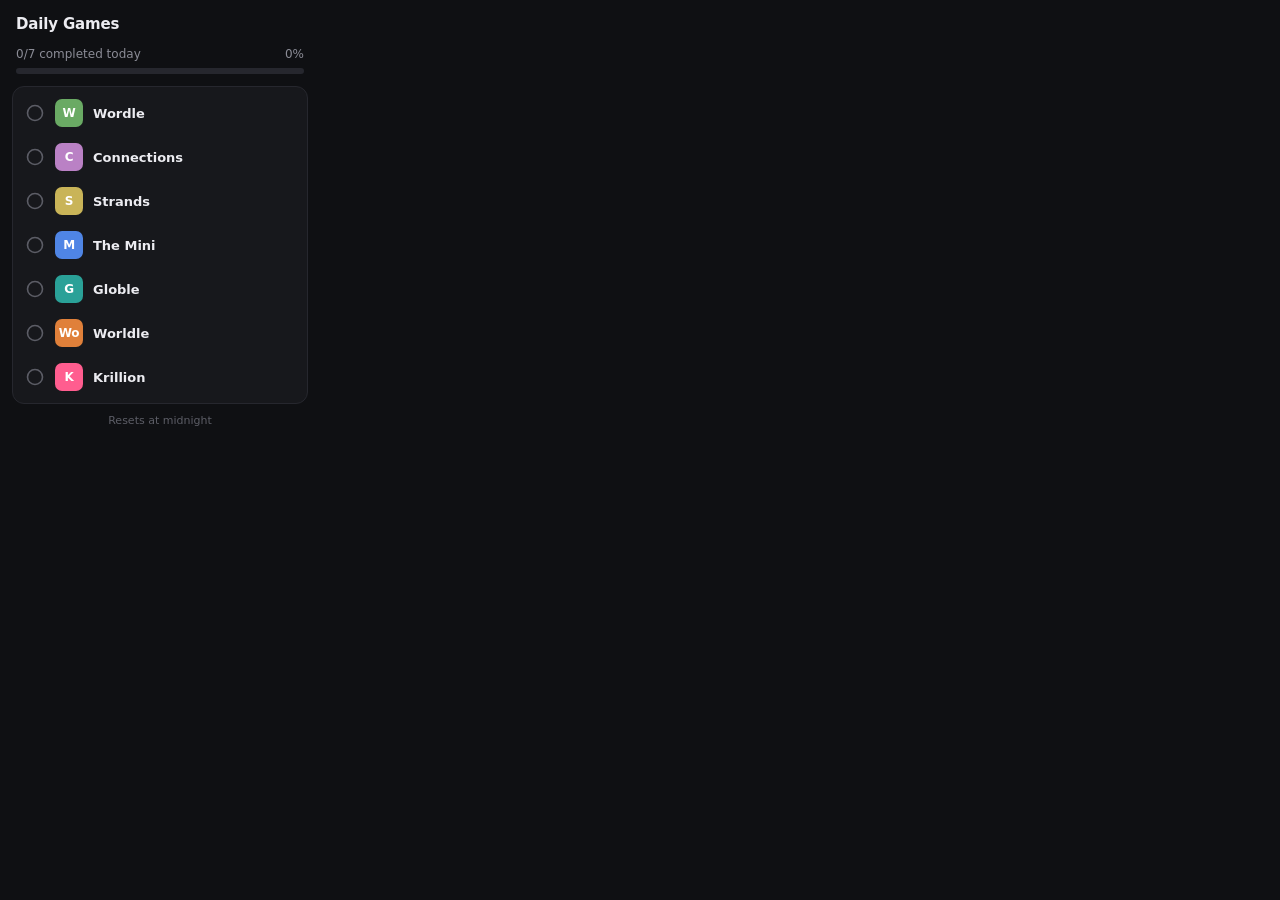
==== popup.html @ 1dfd14ce "Add Daily Games Tracker Chrome extension (MV3) Popup widget that tracks completion of Wordle, Connec" ====
<!doctype html>
<html lang="en">
<head>
  <meta charset="utf-8">
  <title>Daily Games</title>
  <link rel="stylesheet" href="popup.css">
</head>
<body>
  <main class="widget">
    <header class="head">
      <div class="title-row">
        <h1>Daily Games</h1>
        <time id="date" class="date"></time>
      </div>

      <div class="progress">
        <div class="progress-label">
          <span id="progress-text">0/7 completed today</span>
          <span id="progress-pct" class="pct">0%</span>
        </div>
        <div class="bar" role="progressbar" aria-labelledby="progress-text" aria-valuemin="0" aria-valuemax="6" aria-valuenow="0">
          <div id="bar-fill" class="bar-fill"></div>
        </div>
      </div>
    </header>

    <ul id="game-list" class="games"></ul>

    <footer class="foot">
      <span id="reset-countdown">Resets at midnight</span>
    </footer>
  </main>

  <template id="row-template">
    <li class="game">
      <button class="open" type="button">
        <span class="status" aria-hidden="true">
          <svg class="ring" viewBox="0 0 20 20"><circle cx="10" cy="10" r="7.5"/></svg>
          <svg class="check" viewBox="0 0 20 20"><circle cx="10" cy="10" r="9"/><path d="M6 10.4l2.6 2.6L14.2 7.4"/></svg>
        </span>
        <span class="glyph"></span>
        <span class="text">
          <span class="name"></span>
          <span class="sub"></span>
        </span>
        <svg class="arrow" viewBox="0 0 16 16" aria-hidden="true"><path d="M6 3.5h6.5V10M12.5 3.5L4 12"/></svg>
      </button>
      <button class="toggle" type="button"></button>
    </li>
  </template>

  <script type="module" src="popup.js"></script>
</body>
</html>
---- popup.css ----
:root {
  --bg: #0f1013;
  --surface: #17181c;
  --surface-hover: #1f2026;
  --border: #26272e;
  --text: #ececf1;
  --muted: #8b8c96;
  --faint: #5c5d66;
  --green: #22c55e;
  --green-soft: rgba(34, 197, 94, 0.14);
  --amber: #f59e0b;
  --radius: 12px;
  color-scheme: dark;
}

* { box-sizing: border-box; margin: 0; padding: 0; }

body {
  width: 320px;
  background: var(--bg);
  color: var(--text);
  font: 13px/1.35 system-ui, -apple-system, "Segoe UI", Roboto, sans-serif;
  -webkit-font-smoothing: antialiased;
  user-select: none;
}

.widget { padding: 14px 12px 10px; }

/* ---------- Header ---------- */
.head { padding: 0 4px 12px; }

.title-row {
  display: flex;
  align-items: baseline;
  justify-content: space-between;
  margin-bottom: 12px;
}

h1 { font-size: 15px; font-weight: 650; letter-spacing: -0.01em; }

.date { color: var(--muted); font-size: 12px; font-variant-numeric: tabular-nums; }

.progress-label {
  display: flex;
  justify-content: space-between;
  font-size: 12px;
  color: var(--muted);
  margin-bottom: 6px;
}
.progress-label #progress-text b { color: var(--text); font-weight: 600; }
.pct { font-variant-numeric: tabular-nums; }

.bar {
  height: 6px;
  border-radius: 999px;
  background: var(--border);
  overflow: hidden;
}
.bar-fill {
  height: 100%;
  width: 0;
  border-radius: inherit;
  background: linear-gradient(90deg, #16a34a, var(--green));
  transition: width 0.45s cubic-bezier(0.2, 0.8, 0.2, 1);
}
.widget.all-done .bar-fill { box-shadow: 0 0 10px rgba(34, 197, 94, 0.6); }

/* ---------- Game list ---------- */
.games {
  list-style: none;
  background: var(--surface);
  border: 1px solid var(--border);
  border-radius: var(--radius);
  padding: 4px;
}

.game { position: relative; display: flex; align-items: center; }

.open {
  flex: 1;
  display: flex;
  align-items: center;
  gap: 10px;
  padding: 8px 8px;
  border: 0;
  border-radius: 9px;
  background: transparent;
  color: inherit;
  font: inherit;
  text-align: left;
  cursor: pointer;
  transition: background 0.15s;
}
.open:hover, .open:focus-visible { background: var(--surface-hover); outline: none; }

/* Status icon */
.status { width: 20px; height: 20px; flex: none; position: relative; }
.status svg { position: absolute; inset: 0; width: 20px; height: 20px; transition: opacity 0.2s, transform 0.25s; }
.ring circle { fill: none; stroke: var(--faint); stroke-width: 1.6; }
.check circle { fill: var(--green); }
.check path { fill: none; stroke: #052e13; stroke-width: 2.2; stroke-linecap: round; stroke-linejoin: round; }
.check { opacity: 0; transform: scale(0.6); }

/* Game glyph tile */
.glyph {
  width: 28px; height: 28px; flex: none;
  display: grid; place-items: center;
  border-radius: 7px;
  font-weight: 700; font-size: 12px; letter-spacing: -0.02em;
  color: #fff;
  background: var(--tile, #444);
  transition: filter 0.2s, opacity 0.2s;
}

.text { flex: 1; min-width: 0; display: flex; flex-direction: column; }
.name { font-weight: 560; white-space: nowrap; overflow: hidden; text-overflow: ellipsis; }
.sub { font-size: 11.5px; color: var(--muted); }

.arrow {
  width: 14px; height: 14px; flex: none;
  fill: none; stroke: var(--muted); stroke-width: 1.6; stroke-linecap: round; stroke-linejoin: round;
  opacity: 0; transform: translate(-3px, 3px);
  transition: opacity 0.15s, transform 0.15s;
}
.open:hover .arrow, .open:focus-visible .arrow { opacity: 1; transform: none; }

/* Manual toggle: appears on hover */
.toggle {
  position: absolute;
  right: 30px;
  padding: 3px 7px;
  border: 1px solid var(--border);
  border-radius: 6px;
  background: var(--bg);
  color: var(--muted);
  font-family: inherit;
  font-size: 11px;
  font-weight: 500;
  line-height: 1.2;
  cursor: pointer;
  opacity: 0;
  pointer-events: none;
  transition: opacity 0.15s, color 0.15s, border-color 0.15s;
}
.game:hover .toggle, .toggle:focus-visible { opacity: 1; pointer-events: auto; }
.toggle:hover { color: var(--text); border-color: var(--faint); }

/* ---------- Completed state ---------- */
.game.done .ring { opacity: 0; transform: scale(1.3); }
.game.done .check { opacity: 1; transform: none; }
.game.done .name { color: var(--muted); }
.game.done .sub { color: var(--green); }
.game.done .sub.fail { color: var(--amber); }
.game.done .glyph { filter: grayscale(0.85); opacity: 0.5; }

/* ---------- Footer ---------- */
.foot {
  padding: 10px 4px 0;
  font-size: 11px;
  color: var(--faint);
  text-align: center;
  font-variant-numeric: tabular-nums;
}

@media (prefers-reduced-motion: reduce) {
  * { transition: none !important; }
}
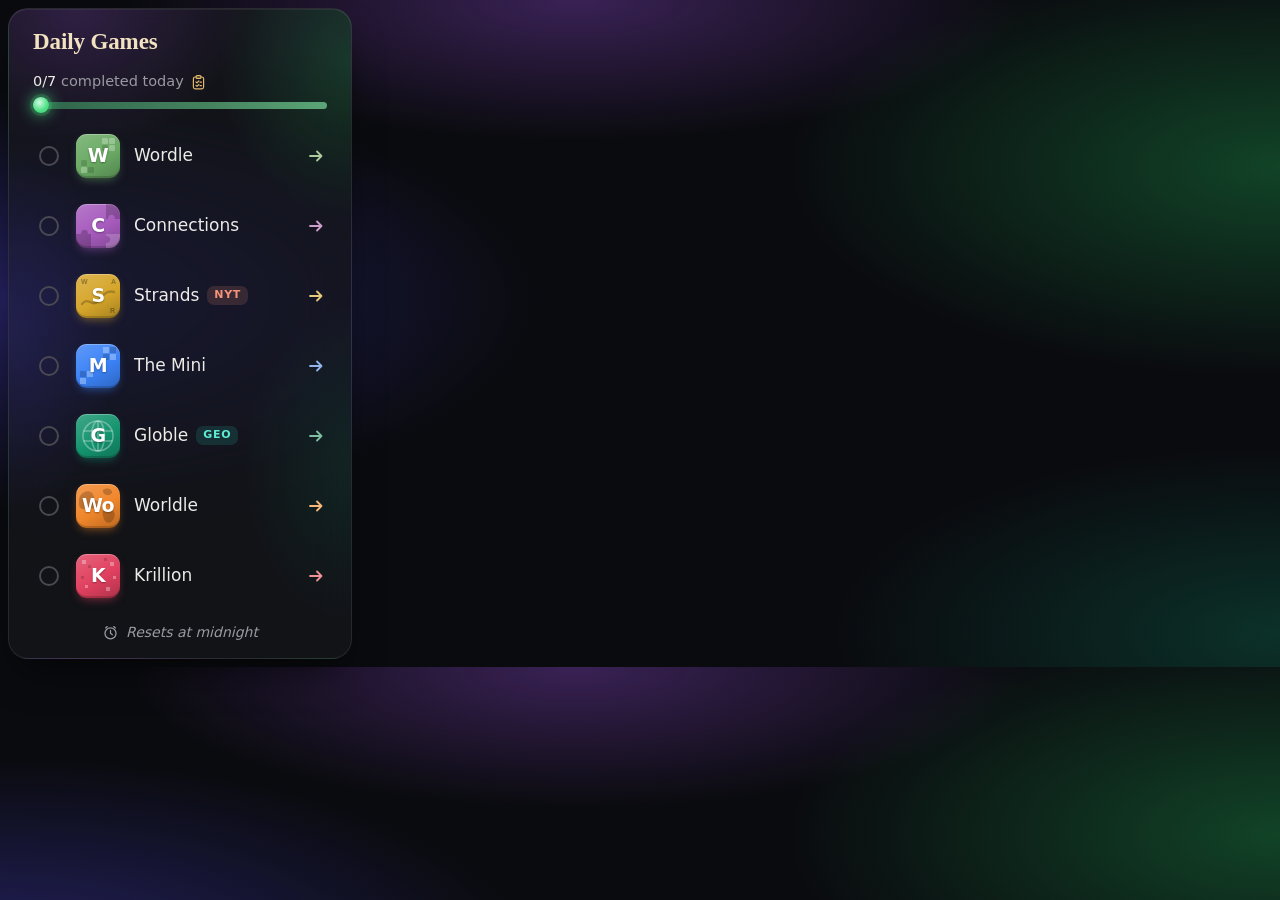
==== commit ba8dc17c: "Restyle popup: glass card, illustrated game tiles, tags, glowing progress Status circle now toggles " ====
--- a/popup.html
+++ b/popup.html
@@ -6,46 +6,53 @@
   <link rel="stylesheet" href="popup.css">
 </head>
 <body>
-  <main class="widget">
+  <main class="card">
     <header class="head">
       <div class="title-row">
         <h1>Daily Games</h1>
         <time id="date" class="date"></time>
       </div>
 
-      <div class="progress">
-        <div class="progress-label">
-          <span id="progress-text">0/7 completed today</span>
-          <span id="progress-pct" class="pct">0%</span>
-        </div>
-        <div class="bar" role="progressbar" aria-labelledby="progress-text" aria-valuemin="0" aria-valuemax="6" aria-valuenow="0">
-          <div id="bar-fill" class="bar-fill"></div>
-        </div>
+      <div class="progress-label">
+        <span id="progress-text"><b>0/7</b> completed today</span>
+        <svg class="clipboard" viewBox="0 0 20 20" aria-hidden="true">
+          <rect x="4" y="3.5" width="12" height="14" rx="2.2"/>
+          <rect x="7.2" y="2" width="5.6" height="3.2" rx="1.1" class="clip"/>
+          <path d="M7 9.2l1.2 1.2L10.4 8.2M11.8 9.5H13.5M7 13.4l1.2 1.2 2.2-2.2M11.8 13.7H13.5"/>
+        </svg>
+      </div>
+
+      <div class="bar" role="progressbar" aria-labelledby="progress-text" aria-valuemin="0" aria-valuemax="7" aria-valuenow="0">
+        <div id="bar-fill" class="bar-fill"></div>
+        <div id="bar-knob" class="bar-knob"></div>
       </div>
     </header>
 
     <ul id="game-list" class="games"></ul>
 
     <footer class="foot">
+      <svg class="clock" viewBox="0 0 20 20" aria-hidden="true">
+        <circle cx="10" cy="11" r="6.5"/>
+        <path d="M10 7.6V11l2.2 1.6M4.2 4.6l2-1.6M15.8 4.6l-2-1.6"/>
+      </svg>
       <span id="reset-countdown">Resets at midnight</span>
     </footer>
   </main>
 
   <template id="row-template">
     <li class="game">
+      <button class="status" type="button">
+        <span class="ring"></span>
+        <svg class="check" viewBox="0 0 20 20" aria-hidden="true"><circle cx="10" cy="10" r="9"/><path d="M6 10.4l2.6 2.6L14.2 7.4"/></svg>
+      </button>
       <button class="open" type="button">
-        <span class="status" aria-hidden="true">
-          <svg class="ring" viewBox="0 0 20 20"><circle cx="10" cy="10" r="7.5"/></svg>
-          <svg class="check" viewBox="0 0 20 20"><circle cx="10" cy="10" r="9"/><path d="M6 10.4l2.6 2.6L14.2 7.4"/></svg>
-        </span>
-        <span class="glyph"></span>
+        <span class="tile" aria-hidden="true"><span class="tile-art"></span><span class="tile-letter"></span></span>
         <span class="text">
-          <span class="name"></span>
+          <span class="name-row"><span class="name"></span><span class="tag" hidden></span></span>
           <span class="sub"></span>
         </span>
-        <svg class="arrow" viewBox="0 0 16 16" aria-hidden="true"><path d="M6 3.5h6.5V10M12.5 3.5L4 12"/></svg>
+        <svg class="arrow" viewBox="0 0 20 20" aria-hidden="true"><path d="M4 10h11.5M11 5.5l4.5 4.5-4.5 4.5"/></svg>
       </button>
-      <button class="toggle" type="button"></button>
     </li>
   </template>
 
--- a/popup.css
+++ b/popup.css
@@ -1,166 +1,255 @@
 :root {
-  --bg: #0f1013;
-  --surface: #17181c;
-  --surface-hover: #1f2026;
-  --border: #26272e;
-  --text: #ececf1;
-  --muted: #8b8c96;
-  --faint: #5c5d66;
-  --green: #22c55e;
-  --green-soft: rgba(34, 197, 94, 0.14);
-  --amber: #f59e0b;
-  --radius: 12px;
+  --frame: #0a0b0f;
+  --card: rgba(22, 23, 28, 0.70);
+  --card-border: rgba(255, 255, 255, 0.09);
+  --text: #ecebe8;
+  --muted: #9b9aa3;
+  --faint: #5f5e68;
+  --cream: #f3e2c2;
+  --green: #4ade80;
+  --green-deep: #22c55e;
+  --serif: "Iowan Old Style", "Palatino Linotype", Palatino, "Book Antiqua", Georgia, ui-serif, serif;
+  --sans: "Segoe UI Variable Text", "Segoe UI", system-ui, -apple-system, Roboto, sans-serif;
   color-scheme: dark;
 }
 
 * { box-sizing: border-box; margin: 0; padding: 0; }
 
 body {
-  width: 320px;
-  background: var(--bg);
+  width: 360px;
+  padding: 8px;
   color: var(--text);
-  font: 13px/1.35 system-ui, -apple-system, "Segoe UI", Roboto, sans-serif;
+  font: 14px/1.35 var(--sans);
   -webkit-font-smoothing: antialiased;
   user-select: none;
-}
-
-.widget { padding: 14px 12px 10px; }
+  /* Ambient glows behind the glass card */
+  background:
+    radial-gradient(60% 45% at 0% 45%, rgba(79, 70, 229, 0.38), transparent 70%),
+    radial-gradient(50% 30% at 45% 0%, rgba(168, 85, 247, 0.30), transparent 70%),
+    radial-gradient(55% 45% at 100% 25%, rgba(34, 197, 94, 0.30), transparent 70%),
+    radial-gradient(50% 40% at 100% 95%, rgba(16, 185, 129, 0.22), transparent 70%),
+    var(--frame);
+}
+
+/* ---------- Glass card ---------- */
+.card {
+  position: relative;
+  padding: 20px 14px 14px;
+  border: 1px solid var(--card-border);
+  border-radius: 20px;
+  background:
+    radial-gradient(70% 30% at 20% 0%, rgba(168, 85, 247, 0.20), transparent 70%),
+    radial-gradient(45% 40% at 0% 50%, rgba(79, 70, 229, 0.16), transparent 70%),
+    radial-gradient(55% 35% at 100% 8%, rgba(34, 197, 94, 0.20), transparent 70%),
+    radial-gradient(45% 35% at 100% 70%, rgba(16, 185, 129, 0.10), transparent 70%),
+    var(--card);
+  backdrop-filter: blur(22px) saturate(1.3);
+  box-shadow:
+    inset 0 1px 0 rgba(255, 255, 255, 0.06),
+    0 20px 40px -12px rgba(0, 0, 0, 0.6);
+}
 
 /* ---------- Header ---------- */
-.head { padding: 0 4px 12px; }
+.head { padding: 0 10px 14px; }
 
 .title-row {
   display: flex;
   align-items: baseline;
   justify-content: space-between;
-  margin-bottom: 12px;
-}
-
-h1 { font-size: 15px; font-weight: 650; letter-spacing: -0.01em; }
-
-.date { color: var(--muted); font-size: 12px; font-variant-numeric: tabular-nums; }
+  margin-bottom: 18px;
+}
+
+h1 {
+  font: 700 23px/1.1 var(--serif);
+  color: var(--cream);
+  letter-spacing: -0.005em;
+}
+
+.date { color: var(--muted); font-size: 14px; font-variant-numeric: tabular-nums; }
 
 .progress-label {
   display: flex;
-  justify-content: space-between;
-  font-size: 12px;
+  align-items: center;
+  gap: 6px;
+  font-size: 14.5px;
   color: var(--muted);
-  margin-bottom: 6px;
-}
-.progress-label #progress-text b { color: var(--text); font-weight: 600; }
-.pct { font-variant-numeric: tabular-nums; }
-
+  margin-bottom: 10px;
+}
+.progress-label b { color: var(--text); font-weight: 500; }
+
+.clipboard { width: 17px; height: 17px; fill: none; stroke: #e2b86b; stroke-width: 1.4; stroke-linecap: round; stroke-linejoin: round; }
+.clipboard .clip { fill: #3a2f1c; }
+
+/* Progress: soft full-length track, vivid fill, glowing knob at the leading edge */
 .bar {
-  height: 6px;
+  --p: 0;
+  position: relative;
+  height: 7px;
   border-radius: 999px;
-  background: var(--border);
-  overflow: hidden;
+  background: linear-gradient(90deg, rgba(74, 222, 128, 0.38), rgba(134, 239, 172, 0.62));
 }
 .bar-fill {
-  height: 100%;
-  width: 0;
+  position: absolute; inset: 0 auto 0 0;
+  width: calc(var(--p) * 1%);
   border-radius: inherit;
-  background: linear-gradient(90deg, #16a34a, var(--green));
-  transition: width 0.45s cubic-bezier(0.2, 0.8, 0.2, 1);
-}
-.widget.all-done .bar-fill { box-shadow: 0 0 10px rgba(34, 197, 94, 0.6); }
-
-/* ---------- Game list ---------- */
-.games {
-  list-style: none;
-  background: var(--surface);
-  border: 1px solid var(--border);
-  border-radius: var(--radius);
-  padding: 4px;
-}
-
-.game { position: relative; display: flex; align-items: center; }
+  background: linear-gradient(90deg, var(--green-deep), var(--green));
+  transition: width 0.5s cubic-bezier(0.2, 0.8, 0.2, 1);
+}
+.bar-knob {
+  position: absolute;
+  top: 50%;
+  left: calc(8px + (100% - 16px) * var(--p) / 100);
+  width: 16px; height: 16px;
+  border-radius: 50%;
+  transform: translate(-50%, -50%);
+  background: radial-gradient(circle at 40% 35%, #d1fae5, #4ade80 60%);
+  box-shadow: 0 0 0 3px rgba(74, 222, 128, 0.18), 0 0 14px 3px rgba(74, 222, 128, 0.55);
+  transition: left 0.5s cubic-bezier(0.2, 0.8, 0.2, 1);
+}
+
+/* ---------- Game rows ---------- */
+.games { list-style: none; display: flex; flex-direction: column; gap: 4px; }
+
+.game {
+  --c: #888;
+  position: relative;
+  display: flex;
+  align-items: center;
+  gap: 4px;
+  padding: 0 6px 0 8px;
+  border: 1px solid transparent;
+  border-radius: 14px;
+  transition: background 0.2s, border-color 0.2s, box-shadow 0.2s;
+}
+
+/* Hover/focus: the row becomes a warm, game-tinted card */
+.game:hover, .game:focus-within {
+  background:
+    linear-gradient(100deg, color-mix(in srgb, var(--c) 14%, transparent), rgba(255, 255, 255, 0.025) 70%);
+  border-color: color-mix(in srgb, var(--c) 32%, rgba(255, 255, 255, 0.08));
+  box-shadow: 0 6px 18px -8px color-mix(in srgb, var(--c) 45%, transparent), inset 0 1px 0 rgba(255, 255, 255, 0.04);
+}
+
+/* Status circle (click to toggle manually) */
+.status {
+  position: relative;
+  width: 34px; height: 34px;
+  flex: none;
+  border: 0;
+  border-radius: 50%;
+  background: transparent;
+  cursor: pointer;
+}
+.status:focus-visible { outline: 2px solid color-mix(in srgb, var(--c) 70%, white); outline-offset: -2px; }
+.ring {
+  position: absolute; inset: 7px;
+  border: 2px solid #4a4952;
+  border-radius: 50%;
+  transition: border-color 0.2s, transform 0.25s, opacity 0.2s;
+}
+.game:hover .ring { border-color: #e9e8e4; }
+.status:hover .ring { border-color: var(--green); }
+.check {
+  position: absolute; inset: 6px;
+  width: 22px; height: 22px;
+  opacity: 0; transform: scale(0.5);
+  transition: opacity 0.2s, transform 0.3s cubic-bezier(0.3, 1.6, 0.5, 1);
+}
+.check circle { fill: var(--green-deep); }
+.check path { fill: none; stroke: #062a12; stroke-width: 2.3; stroke-linecap: round; stroke-linejoin: round; }
 
 .open {
   flex: 1;
-  display: flex;
-  align-items: center;
-  gap: 10px;
-  padding: 8px 8px;
+  min-width: 0;
+  display: flex;
+  align-items: center;
+  gap: 14px;
+  padding: 10px 4px 10px 6px;
   border: 0;
-  border-radius: 9px;
   background: transparent;
   color: inherit;
   font: inherit;
   text-align: left;
   cursor: pointer;
-  transition: background 0.15s;
-}
-.open:hover, .open:focus-visible { background: var(--surface-hover); outline: none; }
-
-/* Status icon */
-.status { width: 20px; height: 20px; flex: none; position: relative; }
-.status svg { position: absolute; inset: 0; width: 20px; height: 20px; transition: opacity 0.2s, transform 0.25s; }
-.ring circle { fill: none; stroke: var(--faint); stroke-width: 1.6; }
-.check circle { fill: var(--green); }
-.check path { fill: none; stroke: #052e13; stroke-width: 2.2; stroke-linecap: round; stroke-linejoin: round; }
-.check { opacity: 0; transform: scale(0.6); }
-
-/* Game glyph tile */
-.glyph {
-  width: 28px; height: 28px; flex: none;
+  outline: none;
+}
+
+/* Illustrated app tile */
+.tile {
+  position: relative;
+  width: 44px; height: 44px;
+  flex: none;
+  border-radius: 11px;
+  overflow: hidden;
+  background: linear-gradient(150deg, color-mix(in srgb, var(--c) 82%, white), var(--c) 55%, color-mix(in srgb, var(--c) 78%, black));
+  box-shadow:
+    inset 0 1px 0 rgba(255, 255, 255, 0.28),
+    inset 0 -2px 0 rgba(0, 0, 0, 0.18),
+    0 4px 10px -3px color-mix(in srgb, var(--c) 55%, transparent);
+  transition: filter 0.25s;
+}
+.tile-art, .tile-art svg { position: absolute; inset: 0; width: 100%; height: 100%; }
+.tile-letter {
+  position: absolute; inset: 0;
   display: grid; place-items: center;
+  font: 700 19px/1 var(--sans);
+  letter-spacing: -0.03em;
+  color: #fff;
+  text-shadow: 0 1px 2px rgba(0, 0, 0, 0.35);
+}
+
+.text { flex: 1; min-width: 0; display: flex; flex-direction: column; gap: 1px; }
+.name-row { display: flex; align-items: center; gap: 8px; min-width: 0; }
+.name { font-size: 17px; font-weight: 450; color: var(--text); white-space: nowrap; overflow: hidden; text-overflow: ellipsis; }
+.sub { font-size: 14px; color: var(--green); display: none; }
+
+.tag {
+  padding: 2px 7px;
   border-radius: 7px;
-  font-weight: 700; font-size: 12px; letter-spacing: -0.02em;
-  color: #fff;
-  background: var(--tile, #444);
-  transition: filter 0.2s, opacity 0.2s;
-}
-
-.text { flex: 1; min-width: 0; display: flex; flex-direction: column; }
-.name { font-weight: 560; white-space: nowrap; overflow: hidden; text-overflow: ellipsis; }
-.sub { font-size: 11.5px; color: var(--muted); }
+  font-size: 11px;
+  font-weight: 700;
+  letter-spacing: 0.06em;
+}
+.tag[data-tag="NYT"] { color: #f4937a; background: rgba(244, 147, 122, 0.15); }
+.tag[data-tag="GEO"] { color: #5eead4; background: rgba(45, 212, 191, 0.14); }
+.tag:not([data-tag="NYT"]):not([data-tag="GEO"]) { color: color-mix(in srgb, var(--c) 60%, white); background: color-mix(in srgb, var(--c) 18%, transparent); }
 
 .arrow {
-  width: 14px; height: 14px; flex: none;
-  fill: none; stroke: var(--muted); stroke-width: 1.6; stroke-linecap: round; stroke-linejoin: round;
-  opacity: 0; transform: translate(-3px, 3px);
-  transition: opacity 0.15s, transform 0.15s;
-}
-.open:hover .arrow, .open:focus-visible .arrow { opacity: 1; transform: none; }
-
-/* Manual toggle: appears on hover */
-.toggle {
-  position: absolute;
-  right: 30px;
-  padding: 3px 7px;
-  border: 1px solid var(--border);
-  border-radius: 6px;
-  background: var(--bg);
-  color: var(--muted);
-  font-family: inherit;
-  font-size: 11px;
-  font-weight: 500;
-  line-height: 1.2;
-  cursor: pointer;
-  opacity: 0;
-  pointer-events: none;
-  transition: opacity 0.15s, color 0.15s, border-color 0.15s;
-}
-.game:hover .toggle, .toggle:focus-visible { opacity: 1; pointer-events: auto; }
-.toggle:hover { color: var(--text); border-color: var(--faint); }
-
-/* ---------- Completed state ---------- */
+  width: 20px; height: 20px;
+  flex: none;
+  fill: none;
+  stroke: color-mix(in srgb, var(--c) 55%, #fff4e0);
+  stroke-width: 1.8;
+  stroke-linecap: round;
+  stroke-linejoin: round;
+  transition: transform 0.2s;
+}
+.game:hover .arrow, .open:focus-visible .arrow { transform: translateX(3px); }
+
+/* ---------- Completed ---------- */
 .game.done .ring { opacity: 0; transform: scale(1.3); }
-.game.done .check { opacity: 1; transform: none; }
-.game.done .name { color: var(--muted); }
-.game.done .sub { color: var(--green); }
-.game.done .sub.fail { color: var(--amber); }
-.game.done .glyph { filter: grayscale(0.85); opacity: 0.5; }
+.game.done .check { opacity: 1; transform: none; filter: drop-shadow(0 0 6px rgba(34, 197, 94, 0.45)); }
+.game.done .tile { filter: saturate(0.35) brightness(0.9); }
+.game.done .sub { display: block; }
+.game.done .sub.fail { color: #fbbf24; }
+.game.done .arrow { opacity: 0; transition: opacity 0.2s, transform 0.2s; }
+.game.done:hover .arrow { opacity: 0.8; }
 
 /* ---------- Footer ---------- */
 .foot {
-  padding: 10px 4px 0;
-  font-size: 11px;
-  color: var(--faint);
-  text-align: center;
+  display: flex;
+  align-items: center;
+  justify-content: center;
+  gap: 7px;
+  padding: 14px 0 2px;
+  color: var(--muted);
+  font-size: 14px;
+  font-style: italic;
   font-variant-numeric: tabular-nums;
 }
+.clock { width: 17px; height: 17px; fill: none; stroke: currentColor; stroke-width: 1.5; stroke-linecap: round; stroke-linejoin: round; }
+
+.card.all-done .bar-knob { box-shadow: 0 0 0 3px rgba(74, 222, 128, 0.25), 0 0 20px 6px rgba(74, 222, 128, 0.7); }
 
 @media (prefers-reduced-motion: reduce) {
   * { transition: none !important; }
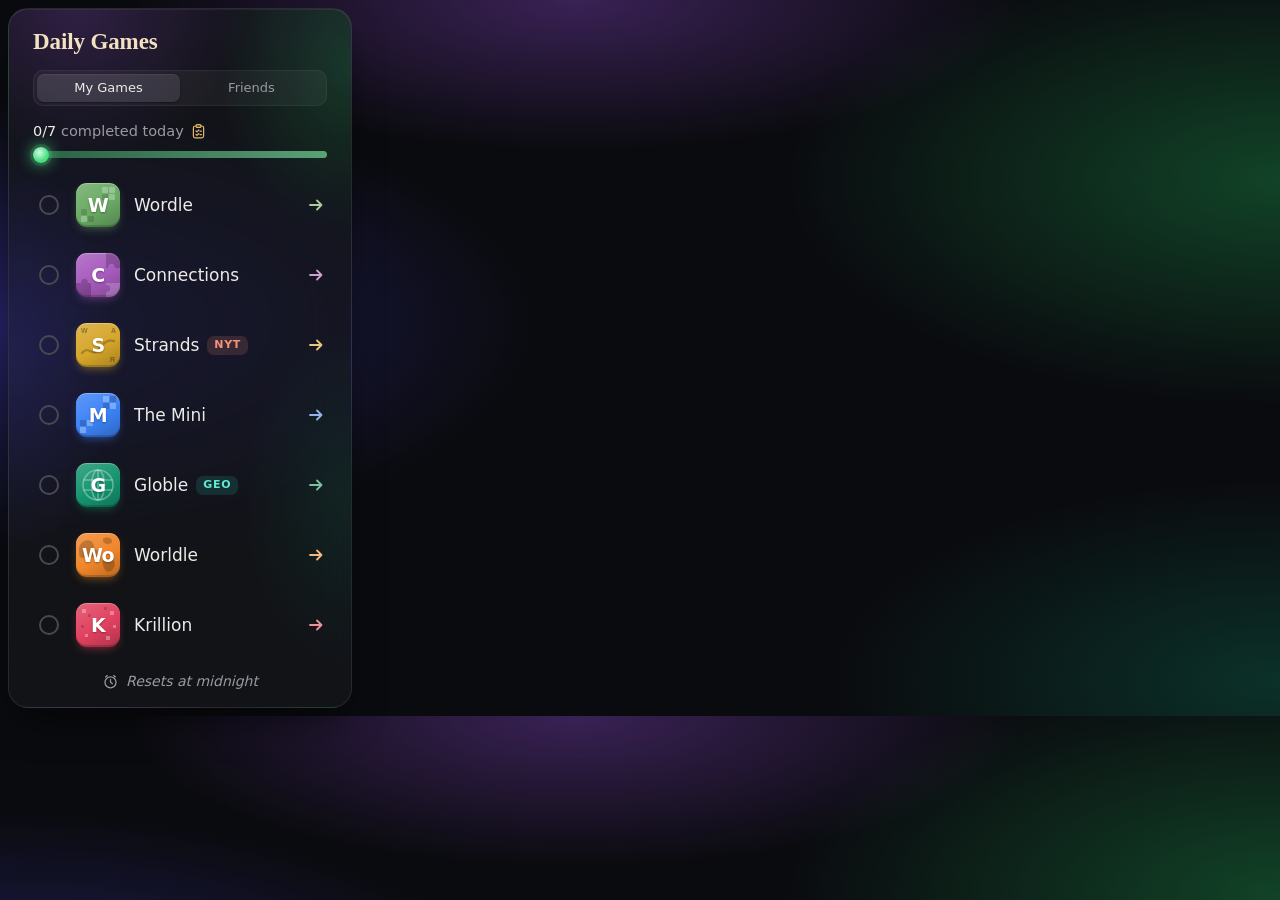
==== commit f54373dc: "Add Friends leaderboard, account deletion, public site and store kit - Google sign-in via chrome.ide" ====
--- a/popup.html
+++ b/popup.html
@@ -13,22 +13,95 @@
         <time id="date" class="date"></time>
       </div>
 
-      <div class="progress-label">
-        <span id="progress-text"><b>0/7</b> completed today</span>
-        <svg class="clipboard" viewBox="0 0 20 20" aria-hidden="true">
-          <rect x="4" y="3.5" width="12" height="14" rx="2.2"/>
-          <rect x="7.2" y="2" width="5.6" height="3.2" rx="1.1" class="clip"/>
-          <path d="M7 9.2l1.2 1.2L10.4 8.2M11.8 9.5H13.5M7 13.4l1.2 1.2 2.2-2.2M11.8 13.7H13.5"/>
-        </svg>
-      </div>
-
-      <div class="bar" role="progressbar" aria-labelledby="progress-text" aria-valuemin="0" aria-valuemax="7" aria-valuenow="0">
-        <div id="bar-fill" class="bar-fill"></div>
-        <div id="bar-knob" class="bar-knob"></div>
+      <div class="tabs" role="tablist" aria-label="View">
+        <span class="tab-indicator" aria-hidden="true"></span>
+        <button class="tab" id="tab-games" role="tab" aria-selected="true" aria-controls="panel-games" data-tab="games">My Games</button>
+        <button class="tab" id="tab-friends" role="tab" aria-selected="false" aria-controls="panel-friends" data-tab="friends" tabindex="-1">Friends</button>
       </div>
     </header>
 
-    <ul id="game-list" class="games"></ul>
+    <!-- ───────── My Games ───────── -->
+    <section id="panel-games" class="panel" role="tabpanel" aria-labelledby="tab-games">
+      <div class="progress-block">
+        <div class="progress-label">
+          <span id="progress-text"><b>0/7</b> completed today</span>
+          <svg class="clipboard" viewBox="0 0 20 20" aria-hidden="true">
+            <rect x="4" y="3.5" width="12" height="14" rx="2.2"/>
+            <rect x="7.2" y="2" width="5.6" height="3.2" rx="1.1" class="clip"/>
+            <path d="M7 9.2l1.2 1.2L10.4 8.2M11.8 9.5H13.5M7 13.4l1.2 1.2 2.2-2.2M11.8 13.7H13.5"/>
+          </svg>
+        </div>
+        <div class="bar" role="progressbar" aria-labelledby="progress-text" aria-valuemin="0" aria-valuemax="7" aria-valuenow="0">
+          <div id="bar-fill" class="bar-fill"></div>
+          <div id="bar-knob" class="bar-knob"></div>
+        </div>
+      </div>
+
+      <ul id="game-list" class="games"></ul>
+    </section>
+
+    <!-- ───────── Friends ───────── -->
+    <section id="panel-friends" class="panel" role="tabpanel" aria-labelledby="tab-friends" hidden>
+
+      <div id="friends-unconfigured" class="empty" hidden>
+        <h2>Friends isn't set up yet</h2>
+        <p>Add your OAuth client ID to <code>manifest.json</code> and your Firebase keys to <code>firebase-config.js</code>. The README has the steps.</p>
+      </div>
+
+      <div id="friends-signed-out" class="empty" hidden>
+        <svg class="empty-art" viewBox="0 0 64 48" aria-hidden="true">
+          <circle cx="22" cy="17" r="8"/><path d="M8 42c1.5-8 7.5-12 14-12s12.5 4 14 12"/>
+          <circle cx="44" cy="19" r="6.5"/><path d="M38.5 31.5c1.6-.6 3.4-1 5.5-1 5.4 0 10.4 3.4 11.6 10.5"/>
+        </svg>
+        <h2>Play along with friends</h2>
+        <p>Sign in to see who's finished today's puzzles.</p>
+        <button id="signin-btn" class="google-btn" type="button">
+          <svg viewBox="0 0 48 48" aria-hidden="true">
+            <path fill="#EA4335" d="M24 9.5c3.54 0 6.71 1.22 9.21 3.6l6.85-6.85C35.9 2.38 30.47 0 24 0 14.62 0 6.51 5.38 2.56 13.22l7.98 6.19C12.43 13.72 17.74 9.5 24 9.5z"/>
+            <path fill="#4285F4" d="M46.98 24.55c0-1.57-.15-3.09-.38-4.55H24v9.02h12.94c-.58 2.96-2.26 5.48-4.78 7.18l7.73 6c4.51-4.18 7.09-10.36 7.09-17.65z"/>
+            <path fill="#FBBC05" d="M10.53 28.59c-.48-1.45-.76-2.99-.76-4.59s.27-3.14.76-4.59l-7.98-6.19C.92 16.46 0 20.12 0 24c0 3.88.92 7.54 2.56 10.78l7.97-6.19z"/>
+            <path fill="#34A853" d="M24 48c6.48 0 11.93-2.13 15.89-5.81l-7.73-6c-2.15 1.45-4.92 2.3-8.16 2.3-6.26 0-11.57-4.22-13.47-9.91l-7.98 6.19C6.51 42.62 14.62 48 24 48z"/>
+          </svg>
+          <span>Sign in with Google</span>
+        </button>
+        <p id="signin-msg" class="form-msg" hidden></p>
+      </div>
+
+      <div id="friends-signed-in" hidden>
+        <div class="me-row">
+          <span class="avatar" id="me-avatar"></span>
+          <div class="me-text">
+            <span id="me-name" class="me-name"></span>
+            <button id="copy-code" class="code-chip" type="button" title="Copy your friend code">
+              Your code <b id="me-code">······</b>
+              <svg viewBox="0 0 16 16" aria-hidden="true"><rect x="5.5" y="5.5" width="8" height="8" rx="1.6"/><path d="M10.5 3.5v-.2A1.3 1.3 0 0 0 9.2 2H3.3A1.3 1.3 0 0 0 2 3.3v5.9a1.3 1.3 0 0 0 1.3 1.3h.2"/></svg>
+            </button>
+          </div>
+          <button id="refresh-btn" class="icon-btn" type="button" title="Refresh" aria-label="Refresh leaderboard">
+            <svg viewBox="0 0 16 16" aria-hidden="true"><path d="M13.5 8a5.5 5.5 0 1 1-1.6-3.9M13.5 2.5v3h-3"/></svg>
+          </button>
+        </div>
+
+        <ol id="leaderboard" class="board" aria-live="polite"></ol>
+
+        <div id="pending-wrap" class="pending-wrap" hidden>
+          <h3>Waiting for them to add you back</h3>
+          <ul id="pending" class="pending"></ul>
+        </div>
+
+        <form id="add-form" class="add-form" autocomplete="off">
+          <input id="add-input" type="text" placeholder="Friend's email or code" spellcheck="false" aria-label="Friend's email or friend code">
+          <button id="add-btn" type="submit">Add</button>
+        </form>
+        <p id="add-msg" class="form-msg" hidden></p>
+
+        <div class="account-links">
+          <button id="signout-btn" class="link-btn" type="button">Sign out</button>
+          <span aria-hidden="true">·</span>
+          <button id="delete-btn" class="link-btn danger" type="button">Delete account</button>
+        </div>
+      </div>
+    </section>
 
     <footer class="foot">
       <svg class="clock" viewBox="0 0 20 20" aria-hidden="true">
--- a/popup.css
+++ b/popup.css
@@ -51,12 +51,13 @@
 
 /* ---------- Header ---------- */
 .head { padding: 0 10px 14px; }
+.progress-block { padding: 2px 10px 14px; }
 
 .title-row {
   display: flex;
   align-items: baseline;
   justify-content: space-between;
-  margin-bottom: 18px;
+  margin-bottom: 16px;
 }
 
 h1 {
@@ -251,6 +252,237 @@
 
 .card.all-done .bar-knob { box-shadow: 0 0 0 3px rgba(74, 222, 128, 0.25), 0 0 20px 6px rgba(74, 222, 128, 0.7); }
 
+/* =====================================================================
+   Tabs: native-style segmented control
+   ===================================================================== */
+.tabs {
+  position: relative;
+  display: grid;
+  grid-template-columns: 1fr 1fr;
+  padding: 3px;
+  border-radius: 10px;
+  background: rgba(255, 255, 255, 0.045);
+  border: 1px solid rgba(255, 255, 255, 0.06);
+}
+.tab-indicator {
+  position: absolute;
+  top: 3px; bottom: 3px; left: 3px;
+  width: calc(50% - 3px);
+  border-radius: 7px;
+  background: rgba(255, 255, 255, 0.10);
+  box-shadow: 0 1px 2px rgba(0, 0, 0, 0.35), inset 0 1px 0 rgba(255, 255, 255, 0.06);
+  transition: transform 0.25s cubic-bezier(0.3, 0.7, 0.2, 1);
+}
+.tabs[data-active="friends"] .tab-indicator { transform: translateX(100%); }
+.tab {
+  position: relative;
+  padding: 6px 0;
+  border: 0;
+  background: none;
+  color: var(--muted);
+  font: 500 13px/1.2 var(--sans);
+  cursor: pointer;
+  transition: color 0.2s;
+}
+.tab[aria-selected="true"] { color: var(--text); }
+.tab:hover { color: var(--text); }
+.tab:focus-visible { outline: 2px solid rgba(255, 255, 255, 0.35); outline-offset: -2px; border-radius: 7px; }
+
+/* Panels slide in from the side of the tab you came from */
+.panel { --dx: 0px; animation: panel-in 0.22s ease-out both; }
+.panel.enter-left { --dx: -12px; }
+.panel.enter-right { --dx: 12px; }
+@keyframes panel-in {
+  from { opacity: 0; transform: translateX(var(--dx)); }
+  to { opacity: 1; transform: none; }
+}
+
+/* =====================================================================
+   Friends panel
+   ===================================================================== */
+#panel-friends { padding: 2px 6px 0; }
+
+.empty { text-align: center; padding: 18px 10px 10px; }
+.empty h2 { font: 600 16px/1.3 var(--sans); color: var(--text); margin-bottom: 6px; }
+.empty p { color: var(--muted); font-size: 13px; margin-bottom: 16px; }
+.empty code { font-size: 12px; color: var(--text); background: rgba(255, 255, 255, 0.06); padding: 1px 4px; border-radius: 4px; }
+.empty-art { width: 64px; height: 48px; margin-bottom: 8px; fill: none; stroke: var(--faint); stroke-width: 2; stroke-linecap: round; }
+
+.google-btn {
+  display: inline-flex;
+  align-items: center;
+  gap: 10px;
+  padding: 9px 16px 9px 12px;
+  border: 1px solid #dadce0;
+  border-radius: 999px;
+  background: #fff;
+  color: #1f1f1f;
+  font: 500 14px/1 var(--sans);
+  cursor: pointer;
+  box-shadow: 0 1px 2px rgba(0, 0, 0, 0.3);
+  transition: background 0.15s, box-shadow 0.15s, opacity 0.15s;
+}
+.google-btn svg { width: 18px; height: 18px; }
+.google-btn:hover { background: #f4f5f7; box-shadow: 0 2px 6px rgba(0, 0, 0, 0.35); }
+.google-btn:disabled { opacity: 0.6; cursor: progress; }
+
+/* Me row */
+.me-row { display: flex; align-items: center; gap: 10px; padding: 4px 4px 12px; }
+.me-text { flex: 1; min-width: 0; display: flex; flex-direction: column; align-items: flex-start; gap: 3px; }
+.me-name { font-weight: 600; font-size: 14px; white-space: nowrap; overflow: hidden; text-overflow: ellipsis; max-width: 100%; }
+
+.avatar {
+  --av: #555;
+  width: 32px; height: 32px;
+  flex: none;
+  display: grid; place-items: center;
+  border-radius: 50%;
+  overflow: hidden;
+  background: var(--av);
+  color: #fff;
+  font: 600 13px/1 var(--sans);
+}
+.avatar img { width: 100%; height: 100%; object-fit: cover; }
+
+.code-chip {
+  display: inline-flex; align-items: center; gap: 5px;
+  padding: 2px 7px;
+  border: 1px solid rgba(255, 255, 255, 0.08);
+  border-radius: 6px;
+  background: rgba(255, 255, 255, 0.04);
+  color: var(--muted);
+  font: 12px/1.4 var(--sans);
+  cursor: pointer;
+  transition: border-color 0.15s, color 0.15s;
+}
+.code-chip b { color: var(--text); font-weight: 600; letter-spacing: 0.08em; font-variant-numeric: tabular-nums; }
+.code-chip svg { width: 12px; height: 12px; fill: none; stroke: currentColor; stroke-width: 1.4; }
+.code-chip:hover { border-color: rgba(255, 255, 255, 0.18); color: var(--text); }
+.code-chip.copied { border-color: rgba(74, 222, 128, 0.5); color: var(--green); }
+
+.icon-btn {
+  width: 28px; height: 28px;
+  display: grid; place-items: center;
+  border: 0; border-radius: 8px;
+  background: transparent;
+  color: var(--muted);
+  cursor: pointer;
+}
+.icon-btn:hover { background: rgba(255, 255, 255, 0.06); color: var(--text); }
+.icon-btn svg { width: 15px; height: 15px; fill: none; stroke: currentColor; stroke-width: 1.6; stroke-linecap: round; stroke-linejoin: round; }
+.icon-btn.spinning svg { animation: spin 0.8s linear infinite; }
+@keyframes spin { to { transform: rotate(360deg); } }
+
+/* Leaderboard */
+.board {
+  list-style: none;
+  border-radius: 12px;
+  background: rgba(255, 255, 255, 0.03);
+  border: 1px solid rgba(255, 255, 255, 0.06);
+  overflow: hidden;
+}
+.board li {
+  position: relative;
+  display: flex; align-items: center; gap: 10px;
+  padding: 9px 12px;
+}
+.board li + li { border-top: 1px solid rgba(255, 255, 255, 0.05); }
+.board li.me { background: rgba(255, 255, 255, 0.035); }
+
+.rank { width: 16px; flex: none; text-align: center; color: var(--faint); font: 600 12px/1 var(--sans); font-variant-numeric: tabular-nums; }
+.rank.r1 { color: #e8c169; }
+.rank.r2 { color: #c3c7cf; }
+.rank.r3 { color: #c8916a; }
+
+.who { flex: 1; min-width: 0; display: flex; flex-direction: column; gap: 4px; }
+.who-name { display: flex; align-items: center; gap: 6px; font-size: 13.5px; min-width: 0; }
+.who-name .nm { white-space: nowrap; overflow: hidden; text-overflow: ellipsis; }
+.you-pill { flex: none; padding: 0 5px; border-radius: 4px; font-size: 10px; font-weight: 600; letter-spacing: 0.04em; color: var(--muted); background: rgba(255, 255, 255, 0.07); }
+
+.dots { display: flex; gap: 4px; }
+.dot { width: 7px; height: 7px; border-radius: 50%; background: rgba(255, 255, 255, 0.1); }
+.dot.on { background: var(--c); }
+
+.score { flex: none; font: 600 13.5px/1 var(--sans); font-variant-numeric: tabular-nums; color: var(--text); }
+.score small { color: var(--faint); font-weight: 500; }
+.score.zero { color: var(--faint); }
+
+.remove {
+  position: absolute; right: 6px; top: 50%;
+  width: 22px; height: 22px;
+  transform: translateY(-50%);
+  display: grid; place-items: center;
+  border: 0; border-radius: 6px;
+  background: #22232a;
+  color: var(--muted);
+  font-size: 15px; line-height: 1;
+  cursor: pointer;
+  opacity: 0; pointer-events: none;
+  transition: opacity 0.15s;
+}
+.board li:hover .remove, .pending li:hover .remove, .remove:focus-visible { opacity: 1; pointer-events: auto; }
+.remove:hover { color: #fca5a5; }
+
+.board .skeleton { height: 46px; }
+.board .skeleton::after {
+  content: ""; position: absolute; inset: 14px 12px;
+  border-radius: 6px;
+  background: linear-gradient(90deg, rgba(255,255,255,0.04), rgba(255,255,255,0.08), rgba(255,255,255,0.04));
+  background-size: 200% 100%;
+  animation: shimmer 1.2s linear infinite;
+}
+@keyframes shimmer { to { background-position: -200% 0; } }
+
+.board-note { padding: 10px 12px; color: var(--muted); font-size: 12.5px; text-align: center; }
+
+.pending-wrap { margin-top: 12px; }
+.pending-wrap h3 { font: 500 11.5px/1.2 var(--sans); color: var(--faint); text-transform: uppercase; letter-spacing: 0.06em; padding: 0 4px 6px; }
+.pending { list-style: none; }
+.pending li { position: relative; display: flex; align-items: center; gap: 8px; padding: 5px 4px; color: var(--muted); font-size: 13px; }
+.pending .avatar { width: 22px; height: 22px; font-size: 10px; opacity: 0.7; }
+
+/* Add friend */
+.add-form { display: flex; gap: 6px; margin-top: 12px; }
+.add-form input {
+  flex: 1; min-width: 0;
+  padding: 8px 10px;
+  border: 1px solid rgba(255, 255, 255, 0.09);
+  border-radius: 9px;
+  background: rgba(0, 0, 0, 0.25);
+  color: var(--text);
+  font: 13px/1.2 var(--sans);
+  outline: none;
+  transition: border-color 0.15s, box-shadow 0.15s;
+}
+.add-form input::placeholder { color: var(--faint); }
+.add-form input:focus { border-color: rgba(255, 255, 255, 0.25); box-shadow: 0 0 0 3px rgba(255, 255, 255, 0.05); }
+.add-form button {
+  padding: 0 14px;
+  border: 0; border-radius: 9px;
+  background: var(--text);
+  color: #111;
+  font: 600 13px/1 var(--sans);
+  cursor: pointer;
+  transition: opacity 0.15s;
+}
+.add-form button:disabled { opacity: 0.5; cursor: progress; }
+
+.form-msg { margin-top: 8px; font-size: 12.5px; color: var(--muted); }
+.form-msg.error { color: #fca5a5; }
+.form-msg.ok { color: var(--green); }
+.empty .form-msg { margin-top: 12px; }
+
+.account-links { display: flex; justify-content: center; align-items: center; gap: 8px; margin-top: 12px; color: var(--faint); font-size: 12px; }
+.link-btn.danger:hover, .link-btn.danger.armed { color: #fca5a5; }
+.link-btn.danger.armed { text-decoration: underline; }
+.link-btn {
+  border: 0; background: none;
+  color: var(--faint);
+  font: 12px/1 var(--sans);
+  cursor: pointer;
+}
+.link-btn:hover { color: var(--muted); text-decoration: underline; }
+
 @media (prefers-reduced-motion: reduce) {
-  * { transition: none !important; }
-}
+  * { transition: none !important; animation: none !important; }
+}
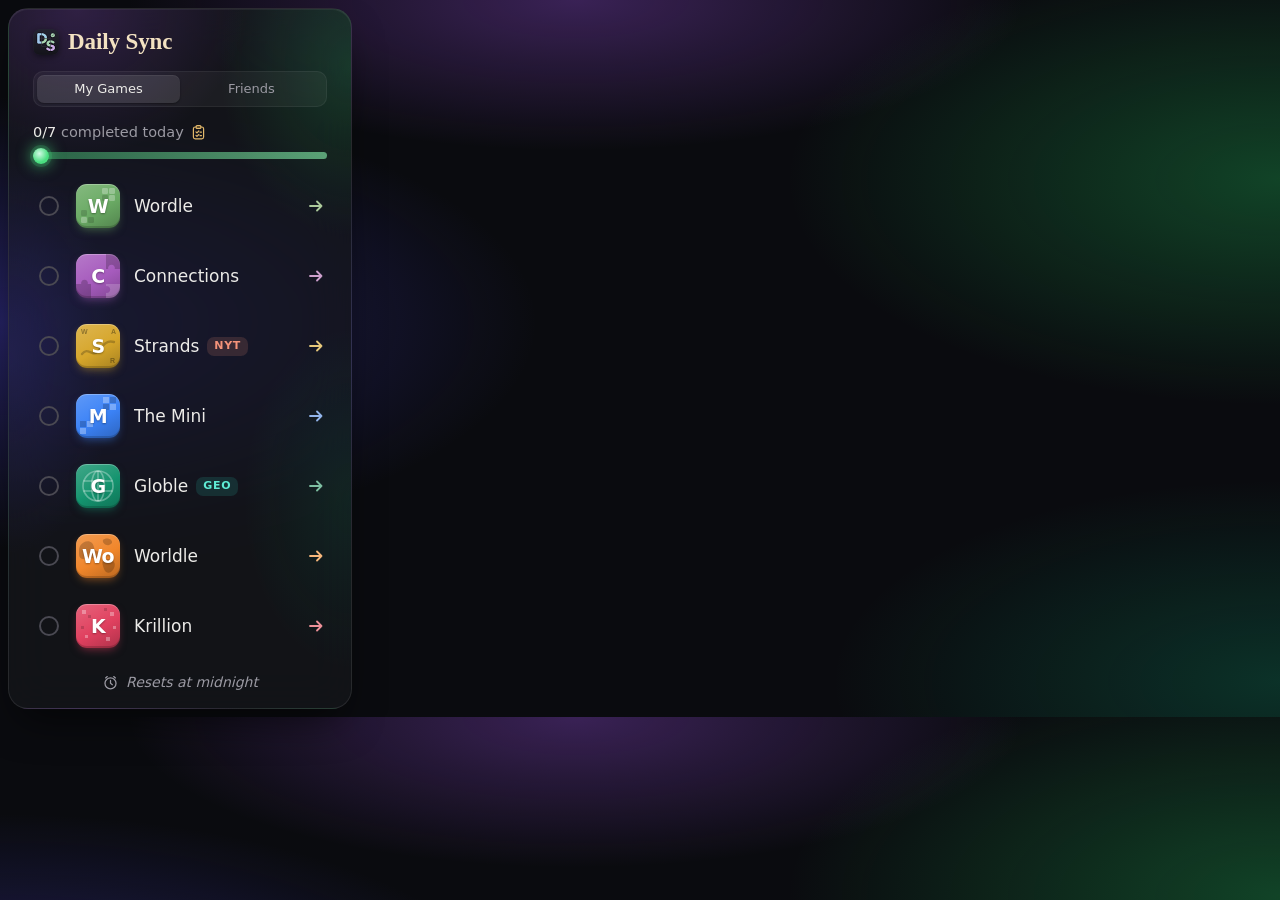
==== commit ae81ca8e: "Rename to Daily Sync and use the DS logo everywhere - Icons (16/32/48/128), popup header, website lo" ====
--- a/popup.html
+++ b/popup.html
@@ -2,14 +2,14 @@
 <html lang="en">
 <head>
   <meta charset="utf-8">
-  <title>Daily Games</title>
+  <title>Daily Sync</title>
   <link rel="stylesheet" href="popup.css">
 </head>
 <body>
   <main class="card">
     <header class="head">
       <div class="title-row">
-        <h1>Daily Games</h1>
+        <h1><img class="logo" src="icons/icon48.png" alt="" width="26" height="26">Daily Sync</h1>
         <time id="date" class="date"></time>
       </div>
 
--- a/popup.css
+++ b/popup.css
@@ -55,15 +55,24 @@
 
 .title-row {
   display: flex;
-  align-items: baseline;
+  align-items: center;
   justify-content: space-between;
   margin-bottom: 16px;
 }
 
 h1 {
+  display: flex;
+  align-items: center;
+  gap: 9px;
   font: 700 23px/1.1 var(--serif);
   color: var(--cream);
   letter-spacing: -0.005em;
+}
+h1 .logo {
+  width: 26px; height: 26px;
+  flex: none;
+  border-radius: 7px;
+  box-shadow: 0 2px 6px rgba(0, 0, 0, 0.45);
 }
 
 .date { color: var(--muted); font-size: 14px; font-variant-numeric: tabular-nums; }
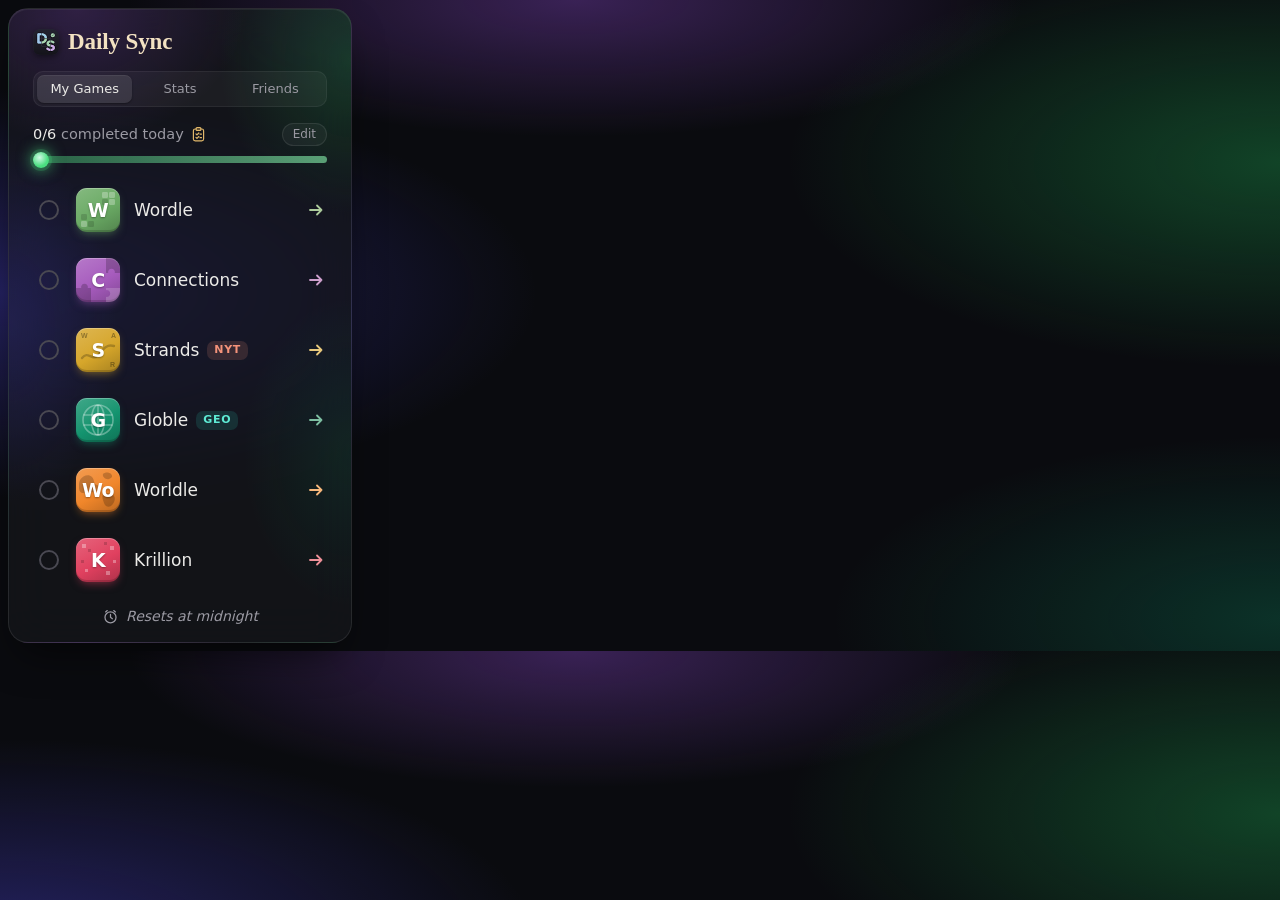
==== commit fa8f603d: "Drop the Mini; add friend results, hide/reorder games, streaks and stats - Remove The Mini (pay to w" ====
--- a/popup.html
+++ b/popup.html
@@ -16,6 +16,7 @@
       <div class="tabs" role="tablist" aria-label="View">
         <span class="tab-indicator" aria-hidden="true"></span>
         <button class="tab" id="tab-games" role="tab" aria-selected="true" aria-controls="panel-games" data-tab="games">My Games</button>
+        <button class="tab" id="tab-stats" role="tab" aria-selected="false" aria-controls="panel-stats" data-tab="stats" tabindex="-1">Stats</button>
         <button class="tab" id="tab-friends" role="tab" aria-selected="false" aria-controls="panel-friends" data-tab="friends" tabindex="-1">Friends</button>
       </div>
     </header>
@@ -24,20 +25,55 @@
     <section id="panel-games" class="panel" role="tabpanel" aria-labelledby="tab-games">
       <div class="progress-block">
         <div class="progress-label">
-          <span id="progress-text"><b>0/7</b> completed today</span>
+          <span id="progress-text"><b>0/6</b> completed today</span>
           <svg class="clipboard" viewBox="0 0 20 20" aria-hidden="true">
             <rect x="4" y="3.5" width="12" height="14" rx="2.2"/>
             <rect x="7.2" y="2" width="5.6" height="3.2" rx="1.1" class="clip"/>
             <path d="M7 9.2l1.2 1.2L10.4 8.2M11.8 9.5H13.5M7 13.4l1.2 1.2 2.2-2.2M11.8 13.7H13.5"/>
           </svg>
+          <span id="streak-chip" class="streak-chip" hidden></span>
+          <button id="edit-btn" class="edit-btn" type="button" aria-pressed="false" title="Hide or reorder games">Edit</button>
         </div>
-        <div class="bar" role="progressbar" aria-labelledby="progress-text" aria-valuemin="0" aria-valuemax="7" aria-valuenow="0">
+        <div class="bar" role="progressbar" aria-labelledby="progress-text" aria-valuemin="0" aria-valuemax="6" aria-valuenow="0">
           <div id="bar-fill" class="bar-fill"></div>
           <div id="bar-knob" class="bar-knob"></div>
         </div>
       </div>
 
+      <p id="edit-hint" class="edit-hint" hidden>Drag <b>⋮⋮</b> to reorder. Click the eye to hide a game you don't play.</p>
       <ul id="game-list" class="games"></ul>
+    </section>
+
+    <!-- ───────── Stats ───────── -->
+    <section id="panel-stats" class="panel" role="tabpanel" aria-labelledby="tab-stats" hidden>
+      <div class="stat-cards">
+        <div class="stat-card main">
+          <span class="stat-num"><span class="flame" aria-hidden="true">🔥</span><span id="st-current">0</span></span>
+          <span class="stat-label">day streak</span>
+        </div>
+        <div class="stat-card">
+          <span class="stat-num" id="st-best">0</span>
+          <span class="stat-label">best streak</span>
+        </div>
+        <div class="stat-card">
+          <span class="stat-num" id="st-perfect">0</span>
+          <span class="stat-label">perfect days</span>
+        </div>
+      </div>
+
+      <div class="cal-wrap">
+        <div class="cal-head">
+          <span id="cal-title">Last 16 weeks</span>
+          <span class="cal-legend" aria-hidden="true">less <i class="l0"></i><i class="l1"></i><i class="l2"></i><i class="l3"></i><i class="l4"></i> all</span>
+        </div>
+        <div class="cal-body">
+          <div class="cal-days" aria-hidden="true"><span>M</span><span></span><span>W</span><span></span><span>F</span><span></span><span></span></div>
+          <div id="calendar" class="calendar" role="img"></div>
+        </div>
+      </div>
+
+      <ul id="game-stats" class="game-stats"></ul>
+      <p id="stats-empty" class="stats-empty" hidden>Finish a puzzle to start your streak. Your history builds up from today.</p>
     </section>
 
     <!-- ───────── Friends ───────── -->
@@ -114,6 +150,9 @@
 
   <template id="row-template">
     <li class="game">
+      <button class="handle" type="button" tabindex="-1" aria-hidden="true">
+        <svg viewBox="0 0 12 20"><circle cx="3.5" cy="5" r="1.4"/><circle cx="8.5" cy="5" r="1.4"/><circle cx="3.5" cy="10" r="1.4"/><circle cx="8.5" cy="10" r="1.4"/><circle cx="3.5" cy="15" r="1.4"/><circle cx="8.5" cy="15" r="1.4"/></svg>
+      </button>
       <button class="status" type="button">
         <span class="ring"></span>
         <svg class="check" viewBox="0 0 20 20" aria-hidden="true"><circle cx="10" cy="10" r="9"/><path d="M6 10.4l2.6 2.6L14.2 7.4"/></svg>
@@ -126,6 +165,10 @@
         </span>
         <svg class="arrow" viewBox="0 0 20 20" aria-hidden="true"><path d="M4 10h11.5M11 5.5l4.5 4.5-4.5 4.5"/></svg>
       </button>
+      <button class="vis" type="button" aria-pressed="true">
+        <svg class="eye-on" viewBox="0 0 20 20" aria-hidden="true"><path d="M1.8 10S4.8 4.5 10 4.5 18.2 10 18.2 10 15.2 15.5 10 15.5 1.8 10 1.8 10z"/><circle cx="10" cy="10" r="2.6"/></svg>
+        <svg class="eye-off" viewBox="0 0 20 20" aria-hidden="true"><path d="M3 3l14 14M8.2 5a8.8 8.8 0 0 1 1.8-.2c5.2 0 8.2 5.2 8.2 5.2a14 14 0 0 1-2.3 2.9M12.1 14.9A8 8 0 0 1 10 15.2C4.8 15.2 1.8 10 1.8 10a14 14 0 0 1 3.1-3.6"/></svg>
+      </button>
     </li>
   </template>
 
--- a/popup.css
+++ b/popup.css
@@ -267,7 +267,7 @@
 .tabs {
   position: relative;
   display: grid;
-  grid-template-columns: 1fr 1fr;
+  grid-template-columns: repeat(3, 1fr);
   padding: 3px;
   border-radius: 10px;
   background: rgba(255, 255, 255, 0.045);
@@ -276,13 +276,14 @@
 .tab-indicator {
   position: absolute;
   top: 3px; bottom: 3px; left: 3px;
-  width: calc(50% - 3px);
+  width: calc((100% - 6px) / 3);
   border-radius: 7px;
   background: rgba(255, 255, 255, 0.10);
   box-shadow: 0 1px 2px rgba(0, 0, 0, 0.35), inset 0 1px 0 rgba(255, 255, 255, 0.06);
   transition: transform 0.25s cubic-bezier(0.3, 0.7, 0.2, 1);
 }
-.tabs[data-active="friends"] .tab-indicator { transform: translateX(100%); }
+.tabs[data-active="stats"] .tab-indicator { transform: translateX(100%); }
+.tabs[data-active="friends"] .tab-indicator { transform: translateX(200%); }
 .tab {
   position: relative;
   padding: 6px 0;
@@ -431,6 +432,67 @@
 }
 .board li:hover .remove, .pending li:hover .remove, .remove:focus-visible { opacity: 1; pointer-events: auto; }
 .remove:hover { color: #fca5a5; }
+
+/* Friend rows expand to show their results */
+.board li.friend { cursor: pointer; transition: background 0.15s; }
+.board li.friend:hover { background: rgba(255, 255, 255, 0.03); }
+.board li.friend:focus-visible { outline: 2px solid rgba(255, 255, 255, 0.3); outline-offset: -2px; }
+.board li.friend.open { background: rgba(255, 255, 255, 0.04); }
+.chev {
+  width: 7px; height: 7px;
+  flex: none;
+  margin: 0 2px 0 -2px;
+  border-right: 1.5px solid var(--faint);
+  border-bottom: 1.5px solid var(--faint);
+  transform: rotate(-45deg);
+  transition: transform 0.2s, border-color 0.15s;
+}
+.board li.friend.open .chev { transform: translateY(-2px) rotate(45deg); }
+.board li.friend:hover .chev { opacity: 0; } /* the × remove button takes its place */
+
+.board li.results {
+  display: flex;
+  flex-direction: column;
+  align-items: stretch;
+  gap: 8px;
+  padding: 2px 12px 12px 38px;
+  border-top: 0;
+  background: rgba(255, 255, 255, 0.04);
+  animation: results-in 0.18s ease-out both;
+}
+@keyframes results-in { from { opacity: 0; transform: translateY(-3px); } to { opacity: 1; transform: none; } }
+
+.res {
+  --c: #888;
+  display: grid;
+  grid-template-columns: 8px 1fr auto;
+  align-items: center;
+  column-gap: 8px;
+  font-size: 12.5px;
+}
+.res-dot { width: 7px; height: 7px; border-radius: 50%; background: var(--c); }
+.res-name { color: var(--text); white-space: nowrap; overflow: hidden; text-overflow: ellipsis; }
+.res-score { color: var(--text); font-weight: 600; font-variant-numeric: tabular-nums; text-align: right; }
+.res-score small { color: var(--faint); font-weight: 400; }
+.res.locked .res-dot { background: transparent; box-shadow: inset 0 0 0 1.5px var(--c); }
+.res.locked .res-name { color: var(--muted); }
+.res-play {
+  border: 0; background: none;
+  color: var(--faint);
+  font: italic 12px/1.2 var(--sans);
+  cursor: pointer;
+}
+.res-play:hover { color: var(--text); text-decoration: underline; }
+.res-grid {
+  grid-column: 2 / -1;
+  margin-top: 4px;
+  font: 11px/1.2 "Segoe UI Emoji", "Apple Color Emoji", "Noto Color Emoji", sans-serif;
+  letter-spacing: 1px;
+  white-space: pre;
+  overflow-x: auto;
+  user-select: text;
+}
+.res-note { color: var(--muted); font-size: 12.5px; }
 
 .board .skeleton { height: 46px; }
 .board .skeleton::after {
@@ -495,3 +557,143 @@
 @media (prefers-reduced-motion: reduce) {
   * { transition: none !important; animation: none !important; }
 }
+
+/* =====================================================================
+   Edit mode: hide / reorder games
+   ===================================================================== */
+.streak-chip {
+  padding: 1px 7px;
+  border-radius: 999px;
+  background: rgba(251, 146, 60, 0.13);
+  color: #fdba74;
+  font-size: 12.5px;
+  font-weight: 600;
+  font-variant-numeric: tabular-nums;
+  font-style: normal;
+}
+.streak-chip.pending { background: rgba(255, 255, 255, 0.06); color: var(--muted); }
+
+.edit-btn {
+  margin-left: auto;
+  padding: 3px 10px;
+  border: 1px solid rgba(255, 255, 255, 0.09);
+  border-radius: 999px;
+  background: rgba(255, 255, 255, 0.04);
+  color: var(--muted);
+  font: 500 12px/1.3 var(--sans);
+  cursor: pointer;
+  transition: color 0.15s, border-color 0.15s, background 0.15s;
+}
+.edit-btn:hover { color: var(--text); border-color: rgba(255, 255, 255, 0.2); }
+.edit-btn[aria-pressed="true"] { color: #062a12; background: var(--green); border-color: var(--green); }
+.edit-btn:focus-visible { outline: 2px solid rgba(255, 255, 255, 0.35); outline-offset: 2px; }
+
+.edit-hint { margin: -4px 10px 8px; color: var(--faint); font-size: 12px; }
+.edit-hint b { color: var(--muted); letter-spacing: -0.1em; }
+
+.handle, .vis { display: none; }
+.games.editing .handle {
+  display: grid; place-items: center;
+  width: 22px; height: 34px;
+  flex: none;
+  margin-right: -2px;
+  border: 0; border-radius: 6px;
+  background: none;
+  color: var(--faint);
+  cursor: grab;
+  touch-action: none;
+}
+.games.editing .handle:hover { color: var(--text); }
+.games.editing .handle:focus-visible { outline: 2px solid rgba(255, 255, 255, 0.35); }
+.handle svg { width: 10px; height: 18px; fill: currentColor; }
+
+.games.editing .vis {
+  display: grid; place-items: center;
+  width: 32px; height: 32px;
+  flex: none;
+  border: 0; border-radius: 8px;
+  background: none;
+  color: var(--muted);
+  cursor: pointer;
+}
+.games.editing .vis:hover:not(:disabled) { background: rgba(255, 255, 255, 0.06); color: var(--text); }
+.games.editing .vis:disabled { opacity: 0.35; cursor: not-allowed; }
+.vis svg { width: 18px; height: 18px; fill: none; stroke: currentColor; stroke-width: 1.5; stroke-linecap: round; stroke-linejoin: round; }
+.vis .eye-off, .game.off .vis .eye-on { display: none; }
+.game.off .vis .eye-off { display: block; }
+
+/* In edit mode the row isn't a link and the circle isn't a toggle. */
+.games.editing .status { display: none; }
+.games.editing .open { pointer-events: none; }
+.games.editing .arrow { display: none; }
+.games.editing .game { padding-left: 2px; }
+.games.editing .game.off .tile { filter: grayscale(1) brightness(0.6); }
+.games.editing .game.off .name { color: var(--faint); text-decoration: line-through; text-decoration-color: rgba(255, 255, 255, 0.2); }
+.games.editing .game.off .sub { display: none; }
+
+.game.dragging {
+  z-index: 2;
+  background: rgba(40, 41, 48, 0.95);
+  border-color: rgba(255, 255, 255, 0.14);
+  box-shadow: 0 10px 24px -8px rgba(0, 0, 0, 0.7);
+}
+.game.dragging .handle { cursor: grabbing; color: var(--text); }
+
+/* =====================================================================
+   Stats tab
+   ===================================================================== */
+#panel-stats { padding: 0 6px; }
+
+.stat-cards { display: grid; grid-template-columns: 1.3fr 1fr 1fr; gap: 6px; }
+.stat-card {
+  display: flex; flex-direction: column; align-items: flex-start; gap: 2px;
+  padding: 10px 12px;
+  border: 1px solid rgba(255, 255, 255, 0.06);
+  border-radius: 12px;
+  background: rgba(255, 255, 255, 0.03);
+}
+.stat-card.main { background: linear-gradient(140deg, rgba(251, 146, 60, 0.12), rgba(255, 255, 255, 0.03) 70%); border-color: rgba(251, 146, 60, 0.18); }
+.stat-num { display: flex; align-items: center; gap: 4px; font: 700 22px/1.1 var(--serif); color: var(--cream); font-variant-numeric: tabular-nums; }
+.stat-card.main .stat-num { font-size: 26px; }
+.flame { font-size: 18px; }
+.stat-label { color: var(--muted); font-size: 11.5px; }
+
+.cal-wrap { margin-top: 12px; padding: 10px 12px 12px; border: 1px solid rgba(255, 255, 255, 0.06); border-radius: 12px; background: rgba(255, 255, 255, 0.03); }
+.cal-head { display: flex; align-items: center; justify-content: space-between; margin-bottom: 8px; color: var(--muted); font-size: 12px; }
+.cal-legend { display: flex; align-items: center; gap: 3px; color: var(--faint); font-size: 11px; }
+.cal-legend i { width: 9px; height: 9px; border-radius: 2px; }
+.cal-body { display: flex; gap: 6px; }
+.cal-days { display: grid; grid-template-rows: repeat(7, 14px); row-gap: 3px; color: var(--faint); font-size: 9.5px; line-height: 14px; }
+.calendar { display: grid; grid-template-rows: repeat(7, 14px); grid-auto-flow: column; grid-auto-columns: 14px; gap: 3px; }
+.cell { border-radius: 3px; }
+.l0 { background: rgba(255, 255, 255, 0.06); }
+.l1 { background: rgba(74, 222, 128, 0.25); }
+.l2 { background: rgba(74, 222, 128, 0.45); }
+.l3 { background: rgba(74, 222, 128, 0.68); }
+.l4 { background: var(--green); box-shadow: 0 0 6px rgba(74, 222, 128, 0.35); }
+.l-1 { background: transparent; }
+.cell.today { outline: 1.5px solid rgba(255, 255, 255, 0.55); outline-offset: 1px; }
+
+.game-stats { list-style: none; margin-top: 12px; display: flex; flex-direction: column; gap: 2px; }
+.game-stats li { --c: #888; display: flex; align-items: center; gap: 10px; padding: 7px 4px; }
+.game-stats li + li { border-top: 1px solid rgba(255, 255, 255, 0.04); }
+.gs-tile {
+  width: 26px; height: 26px; flex: none;
+  display: grid; place-items: center;
+  border-radius: 7px;
+  background: linear-gradient(150deg, color-mix(in srgb, var(--c) 82%, white), var(--c) 60%);
+  color: #fff;
+  font: 700 12px/1 var(--sans);
+  letter-spacing: -0.03em;
+}
+.gs-text { flex: 1; min-width: 0; display: flex; flex-direction: column; }
+.gs-name { font-size: 13.5px; color: var(--text); }
+.gs-sub { font-size: 11.5px; color: var(--muted); white-space: nowrap; overflow: hidden; text-overflow: ellipsis; }
+.gs-streak { flex: none; font-size: 13px; font-weight: 600; color: #fdba74; font-variant-numeric: tabular-nums; }
+.gs-streak.zero { color: var(--faint); font-weight: 400; }
+.stats-empty { margin-top: 12px; color: var(--muted); font-size: 12.5px; text-align: center; }
+
+/* Friend streaks on the leaderboard */
+.streak-pill { flex: none; font-size: 11px; font-weight: 600; color: #fdba74; font-variant-numeric: tabular-nums; }
+
+.game[hidden] { display: none; }
